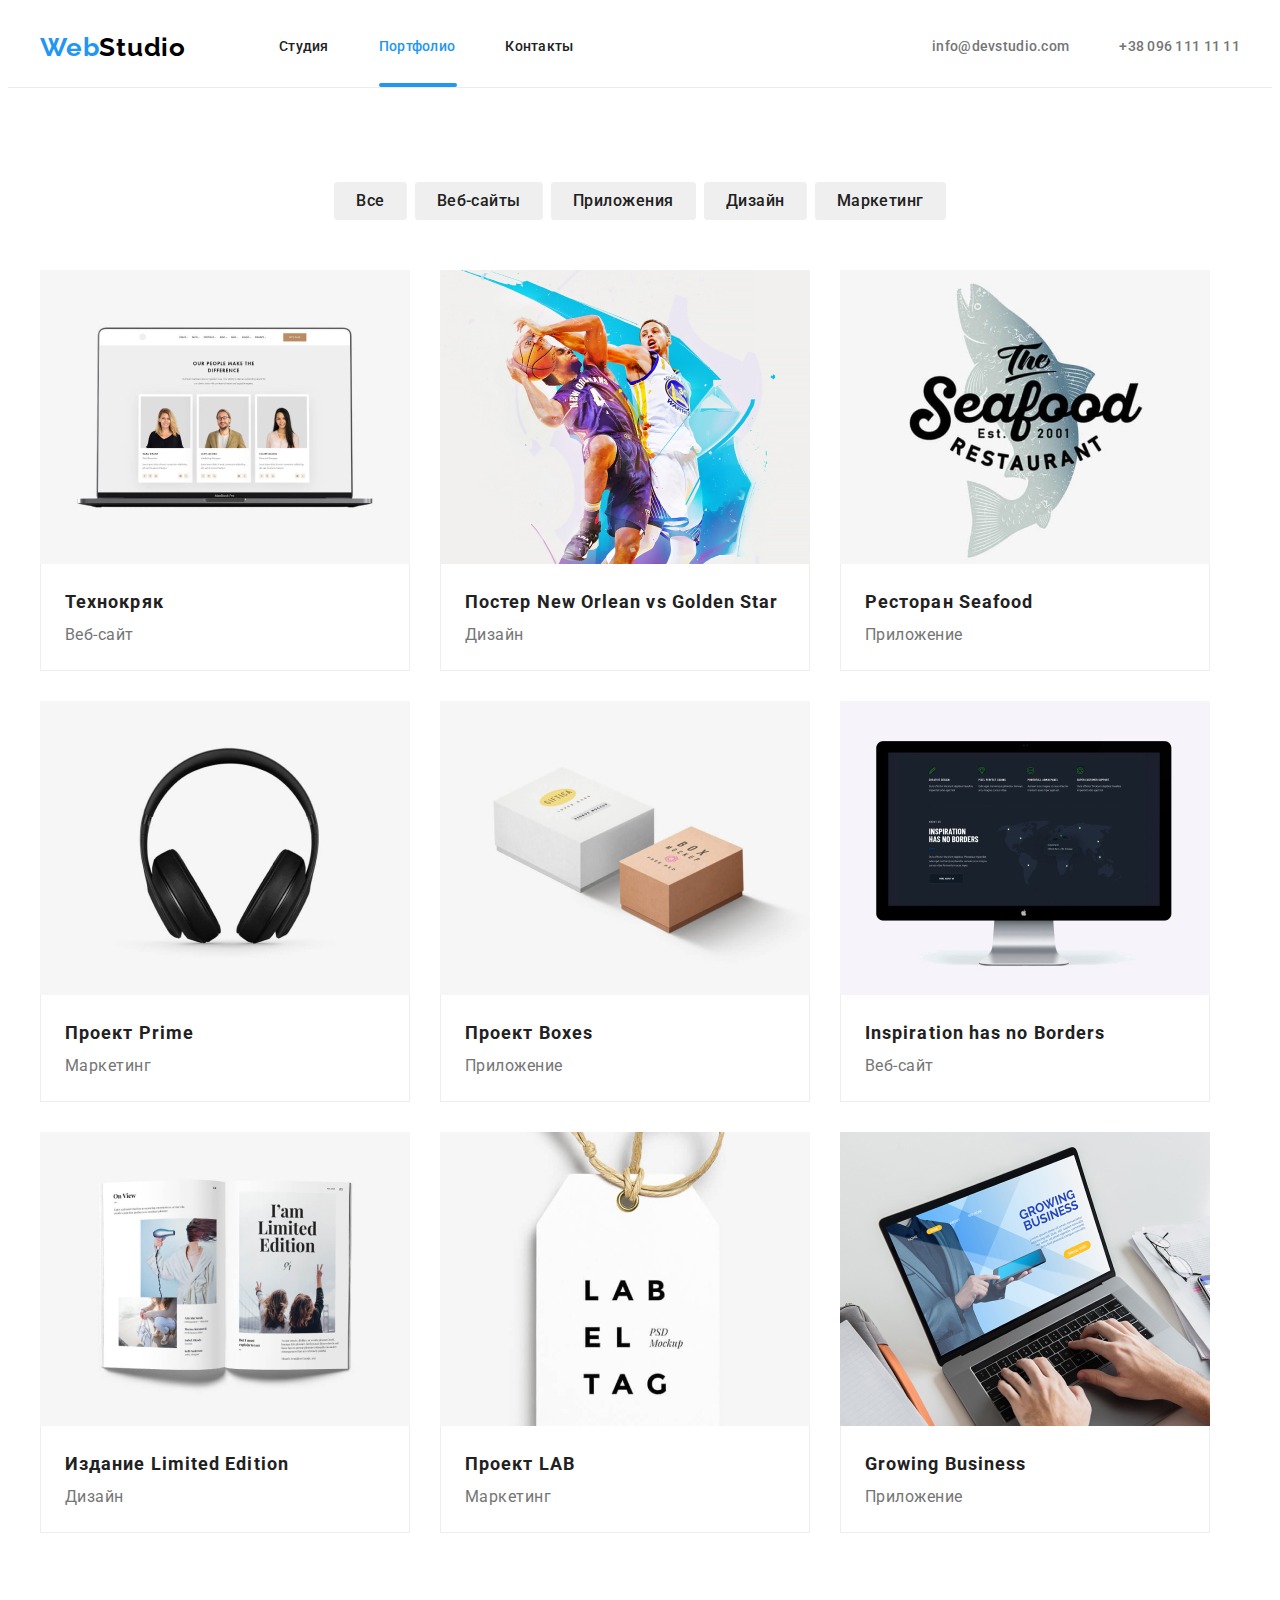
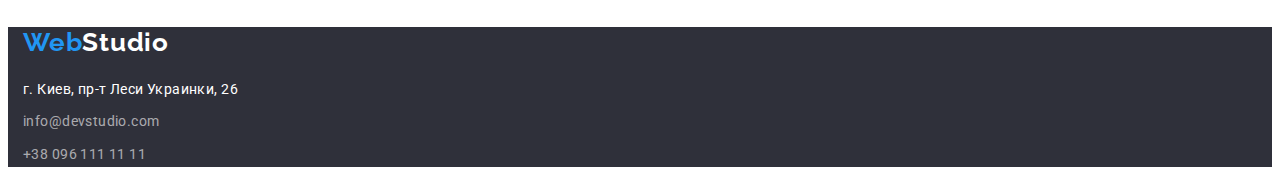
==== portfolio.html @ de0321c9 "polosa-port" ====
<!DOCTYPE html>
<html lang="ru">
<head>
    <meta charset="UTF-8"/>
    <title>Test</title>
    <link
            rel="stylesheet"
            href="https://cdnjs.cloudflare.com/ajax/libs/modern-normalize/1.0.0/modern-normalize.min.css"
            integrity="sha512-ISS7cAi1PEhQ8jnbJpJZMd29NlhNj4AWYyLOSp2CE/CsHxTCu+r+t0D2yoJudVrd0/8fTVPUVDzY5Tvli75u/g=="
            crossorigin="anonymous"
    />
    <!-- Raleway and  Roboto-->
    <link rel="preconnect" href="https://fonts.gstatic.com">
    <link href="https://fonts.googleapis.com/css2?family=Raleway:wght@700&family=Roboto:wght@400;500;700;900&display=swap"
          rel="stylesheet">
    <link href="./css/style.css" rel="stylesheet"/>
</head>
<body>
<!--==============================HEADER===========================================-->
<header>
    <div class="header-flex container">
        <!--    <nav>-->
        <nav class="logo-and-nav">
            <a href="index.html" class="logo link">Web<span class="studio">Studio</span></a>
            <ul class="nav-ul">
                <li class="nav-ul-li">
                    <a href="index.html" class="head link">Студия</a>
                </li>
                <li class="nav-ul-li">
                    <a href="portfolio.html" class="head link active">Портфолио</a>
                    <p class="polosa-port"></p>
                </li>
                <li class="nav-ul-li">
                    <a href="" class="head link">Контакты</a>
                </li>
            </ul>
        </nav>
        <!--    </nav>-->
        <ul class="ul-mail">
            <li class="nav-ul-li">
                <a href="mailto:info@devstudio.com" class="info link">info@devstudio.com</a>
            </li>
            <li class="nav-ul-li">
                <a href="tel:+38961111111" class="info link">+38 096 111 11 11</a>
            </li>
        </ul>
    </div>
</header>
<!--==============================HEADER END===========================================-->
<!--==============================MAIN=================================================-->
<main class="portfolio-main">
    <section class="work">
        <ul class="work-ul">
            <li class="work-select">
                <button class="work-select-button link">Все</button>
            </li>
            <li class="work-select">
                <button class="work-select-button link">Веб-сайты</button>
            </li>
            <li class="work-select">
                <button class="work-select-button link">Приложения</button>
            </li>
            <li class="work-select">
                <button class="work-select-button link">Дизайн</button>
            </li>
            <li class="work-select">
                <button class="work-select-button link">Маркетинг</button>
            </li>
        </ul>
        <ul class="ul-primeri-rabot">
            <li class="li-primeri-rabot">
                <img src="images/tehno.jpg" alt="техно кряк" width="370"/>
                <div class="li-primeri-rabot-text">
                    <h3 class="port-h3">Технокряк</h3>
                    <p class="port-p">Веб-сайт</p>
                </div>
            </li>
            <li class="li-primeri-rabot">
                <img src="images/img.jpg" alt="баскетбол" width="370"/>
                <div class="li-primeri-rabot-text">
                    <h3 class="port-h3">Постер New Orlean vs Golden Star</h3>
                    <p class="port-p">Дизайн</p>
                </div>
            </li>
            <li class="li-primeri-rabot">
                <img src="images/img-1.jpg" alt="лого ресторана" width="370"/>
                <div class="li-primeri-rabot-text">
                    <h3 class="port-h3">Ресторан Seafood</h3>
                    <p class="port-p">Приложение</p>
                </div>
            </li>
            <li class="li-primeri-rabot">
                <img src="images/img-2.jpg" alt="наушники" width="370"/>
                <div class="li-primeri-rabot-text">
                    <h3 class="port-h3">Проект Prime</h3>
                    <p class="port-p">Маркетинг</p>
                </div>
            </li>
            <li class="li-primeri-rabot">
                <img src="images/img-3.jpg" alt="коробочки" width="370"/>
                <div class="li-primeri-rabot-text">
                    <h3 class="port-h3">Проект Boxes</h3>
                    <p class="port-p">Приложение</p>
                </div>
            </li>
            <li class="li-primeri-rabot">
                <img src="images/img-4.jpg" alt="монитор" width="370"/>
                <div class="li-primeri-rabot-text">
                    <h3 class="port-h3">Inspiration has no Borders</h3>
                    <p class="port-p">Веб-сайт</p>
                </div>
            </li>
            <li class="li-primeri-rabot">
                <img src="images/img-5.jpg" alt="книга" width="370"/>
                <div class="li-primeri-rabot-text">
                    <h3 class="port-h3">Издание Limited Edition</h3>
                    <p class="port-p">Дизайн</p>
                </div>
            </li>
            <li class="li-primeri-rabot">
                <img src="images/img-6.jpg" alt="лейба" width="370"/>
                <div class="li-primeri-rabot-text">
                    <h3 class="port-h3">Проект LAB</h3>
                    <p class="port-p">Маркетинг</p>
                </div>
            </li>
            <li class="li-primeri-rabot">
                <img src="images/img-7.jpg" alt="ноутбук" width="370"/>
                <div class="li-primeri-rabot-text">
                    <h3 class="port-h3">Growing Business</h3>
                    <p class="port-p">Приложение</p>
                </div>
            </li>
        </ul>
    </section>
</main>
<!--==============================MAIN=END=============================================-->
<!--==============================FOOTER===============================================-->
<footer>
    <div class="div-footer container">
        <a href="index.html" class="logo link footer">Web<span class="studio-white">Studio</span></a>
        <address>г. Киев, пр-т Леси Украинки, 26</address>
        <ul>
            <li class="foot-a">
                <a class="mail link" href="mailto:info@devstudio.com">info@devstudio.com</a>
            </li>
            <li class="foot-a">
                <a class="tel link" href="tel:+38961111111">+38 096 111 11 11</a>
            </li>
        </ul>
    </div>
</footer>
<!--==============================FOOTER=END===========================================-->
</body>
</html>
---- css/style.css ----
:root {
    --sec-color: #212121;
    --hov-blue-color: #2196F3;
    --ther-white-color: #ffffff;
    --back-grey-color: #757575;
    --upper-text-transform: uppercase;
}

body {
    font-family: 'Roboto', sans-serif;
    color: var(--back-grey-color);
}

.first-background {
    background-color: var(--ther-white-color);
}

li {
    list-style-type: none;
}

h1,
h2,
h3,
p,
ul {
    margin: 0;
}

ul {
    padding-left: 0;
}

img {
    display: block;
}

.container {
    width: 1200px;
    margin-right: auto;
    margin-left: auto;
    padding: 0 15px;
}

.link {
    text-decoration: none;
}

.studio-white {
    color: var(--ther-white-color);
}

.border {
    border: 1px solid #ECECEC;
}

.border-main {
    width: 1600px;
    background-color: var(--ther-white-color);
}

/*Header*/
/*FLEX Header*/
header {
    background-color: var(--ther-white-color);
    border-bottom: 1px solid #ECECEC;
    padding: 24px 0;
    position: relative;
}

.header-flex {
    display: flex;
    align-items: center;
}

.logo-and-nav {
    display: flex;
    align-items: center;
}

.nav-ul {
    display: flex;
}

.nav-ul-li:not(:last-child) {
    margin-right: 50px;
}
.nav-ul-li{
    display: flex;
    align-items: center;
    fill:currentColor;
}
.nav-ul-li:hover{
    fill: var(--hov-blue-color);
}
.icon-m10{
    margin-right: 10px;
}

.ul-mail {
    display: flex;
    margin-left: auto;
}
.polosa{
    width: 48px;
    height: 4px;
    background: #2196F3;
    border-radius: 2px;
    position: absolute;
    bottom: 0;
}
.polosa-port{
    width: 78px;
    height: 4px;
    background: #2196F3;
    border-radius: 2px;
    position: absolute;
    bottom: 0;
}


/*END Flex Header*/
.logo {
    font-family: Raleway;
    font-weight: bold;
    font-size: 26px;
    line-height: 1.19;
    letter-spacing: 0.03em;
    color: #2196F3;
    margin-right: 93px;
}

.studio {
    font-weight: bold;
    font-size: 26px;
    line-height: 1.19;
    letter-spacing: 0.03em;
    color: black;
}

.head {
    font-weight: 500;
    font-size: 14px;
    line-height: 1.14;
    letter-spacing: 0.02em;
    color: var(--sec-color);
}

.head:hover,
.head:focus {
    color: #2196F3;
}

.info {
    font-weight: 500;
    font-size: 14px;
    line-height: 1.14;
    letter-spacing: 0.02em;
    color: var(--back-grey-color);
}

.info:hover,
.info:focus {
    color: #2196F3;
}

/*main*/
.osnovnaya {
    background-image: linear-gradient(rgba(47,48,58,0.4),rgba(47,48,58,0.4)), url(../images/hero-back.jpg);
    background-color: #2F303A;
    max-width: 1600px;
    text-align: center;
    padding: 200px 0;
    margin-left: auto;
    margin-right: auto;
}

.osnovnaya-h1 {
    width: 696px;
    margin: 0 auto 30px auto;
    font-size: 44px;
    font-weight: 900;
    line-height: 1.36;
    letter-spacing: 0.06em;
    text-align: center;
    color: var(--ther-white-color);
}

h2 {
    font-weight: bold;
    font-size: 36px;
    line-height: 1.66;
    letter-spacing: 0.03em;
    color: var(--sec-color);
}

h3 {
    font-weight: bold;
    font-size: 14px;
    line-height: 16px;
    letter-spacing: 0.03em;
    color: var(--sec-color);
}

.button-osnov {
    cursor: pointer;
    background: #2196F3;
    border-radius: 4px;
    font-weight: bold;
    color: var(--ther-white-color);
    font-family: inherit;
    font-size: 16px;
    line-height: 1.875;
    letter-spacing: 0.06em;
    border: 0;
    padding: 6px 22px;
}

.butt-zak {
    font-size: 16px;
    font-weight: bold;
    color: var(--ther-white-color);
    font-family: inherit;
}
/*===========================chem-mi=============================================*/

.sec-chem-mi {
    padding-top: 94px;
    padding-bottom: 94px;
}

.chem-mi-ul {
    display: flex;
}

.chem-mi-li:not(:last-child) {
    margin-right: 30px;
}

.chem-mi-li-svg{
    /*padding: 25px 100px ;*/
    width: 270px;
    height: 120px;
    background-color: #F5F4FA;
    border-radius: 5px;
    margin-bottom: 30px;
    display: flex;
    justify-content: center;
    align-items: center;
}
.chem-mi-h3 {
    text-transform: var(--upper-text-transform);
    margin-bottom: 10px;
}

h2 {
    text-align: center;
    margin-top: 0;
    margin-bottom: 50px;
}

.o-rabote-ul {
    display: flex;
    padding-bottom: 94px;
}

.o-rabote-li:not(:last-child) {
    margin-right: 30px;

}
.o-rabote-li-div{
    position: relative;
}
.o-rabote-li-div > .rab-stol{
    position: absolute;
    bottom: 0;
    right: 0;
    width: 370px;
    height: 70px;
    font-style: normal;
    font-weight: bold;
    font-size: 14px;
    line-height: 16px;
    text-align: center;
    padding: 27px 0;
    letter-spacing: 0.03em;
    text-transform: uppercase;
    color: var(--ther-white-color);
    background-image: linear-gradient(rgba(47, 48, 58, 0.8),rgba(47, 48, 58, 0.8));

}

.h3-text {
    font-size: 14px;
    line-height: 1.71;
    letter-spacing: 0.03em;
}

.nasha-komanda {
    background: #F5F4FA;
    padding-bottom: 94px;
    padding-top: 94px;
}

.nasha-komanda-ul {
    display: flex;
    flex-wrap: wrap;
    margin-top: -30px;
    margin-left: -30px;
}

.nasha-komanda-li {
    background: var(--ther-white-color);
    box-shadow: 0 1px 3px rgba(0, 0, 0, 0.12), 0 1px 1px rgba(0, 0, 0, 0.14), 0 2px 1px rgba(0, 0, 0, 0.2);
    border-radius: 0 0 4px 4px;
    margin-top: 30px;
    margin-left: 30px;
}

.nasha-komanda-li-div {
    text-align: center;
    padding: 30px 32px;
}

.nasha-komanda-h3 {
    margin-bottom: 10px;
}
.div-logo-link{
    display: flex;
    justify-content: space-evenly;
    align-items: center;
}
.logo-link{
    display: flex;
    fill: #AFB1B8;
}
.a-logo-link svg:hover,
.a-logo-link svg:focus{
    fill: #ffffff;
}

.a-logo-link{
    display: flex;
    border-radius: 50%;
    width: 40px;
    height: 40px;
    align-items: center;
    justify-content: center;
}
.a-logo-link:hover,
.a-logo-link:focus{
    background-color: #2196F3;
}
 .a-logo-link:hover svg,
 .a-logo-link:focus svg {
    fill: #ffffff;
}


.proffesia {
    font-size: 16px;
    line-height: 1.18;
    /*text-align: center;*/
    letter-spacing: 0.03em;
    color: var(--back-grey-color);
    margin-bottom: 16px;
}
/*=================================Klienti==============================================*/
.klienti{
    padding: 94px 0;
}

.ul-klienti {
    display: flex;
    justify-content: space-between;
}
.li-klienti{
    /*width: 170px;*/
    /*height: 92px;*/
    /*border: 1px solid #AFB1B8;*/
    /*border-radius: 4px;*/
    /*padding: 16px 32px;*/
    /*display: flex;*/
    /*align-items: center;*/
    /*justify-content: center;*/
}
.a-klienti:hover svg,
.a-klienti:focus svg {
    fill: var(--hov-blue-color);
}
.a-klienti:hover,
.a-klienti:focus {
    border-color: var(--hov-blue-color);
}
.a-klienti {
    fill:#AFB1B8;
    width: 170px;
    height: 92px;
    border: 1px solid #AFB1B8;
    border-radius: 4px;
    /*padding: 16px 32px;*/
    display: flex;
    align-items: center;
    justify-content: center;
}

/*=================================Porfolio.html==============================================*/

.portfolio-main {
    padding: 94px 15px;
    width: 1200px;
    margin: 0 auto;
    background-color: var(--ther-white-color);
}

.active {
    color: var(--hov-blue-color);
}

/*section -work*/

.work-select {
    background: #F5F4FA;
    border-radius: 4px;
}

.work-select-button {
    border-radius: 4px;
    padding: 6px 22px;
    border: none;
    font-family: inherit;
    font-style: normal;
    font-weight: 500;
    font-size: 16px;
    line-height: 1.62;
    text-align: center;
    letter-spacing: 0.03em;
    color: #212121;
}

.work-select-button:hover,
.work-select-button:focus {
    background: #2196F3;
    box-shadow: 0 3px 1px rgba(0, 0, 0, 0.1), 0 1px 2px rgba(0, 0, 0, 0.08), 0 2px 2px rgba(0, 0, 0, 0.12);
    color: var(--ther-white-color);
    text-decoration: none;
}

.work-ul {
    display: flex;
    justify-content: center;
    /*width: 611px;*/
    margin: 0 auto 50px;
    /*text-align: center;*/
}

.work-select:not(:last-child) {
    margin-right: 8px;
}

.ul-primeri-rabot {
    display: flex;
    flex-wrap: wrap;
    margin-left: -30px;
    margin-top: -30px;
}

.li-primeri-rabot {
    margin-left: 30px;
    margin-top: 30px;


}

.li-primeri-rabot-text {
    padding: 20px 24px;
    border: 1px solid #EEEEEE;
    border-top: none;
}

.port-h3 {
    font-weight: bold;
    font-size: 18px;
    line-height: 2;
    letter-spacing: 0.06em;
}

.port-p {
    font-size: 16px;
    line-height: 1.87;
    letter-spacing: 0.03em;
}

/*=============================FOOTER==========================================================*/
footer{
    background-color: #2F303A;
}
.foot {
    padding: 60px 15px;
    display: flex;
    width: 1200px;
    margin-left: auto;
    margin-right: auto;
}

.div-footer {
    margin-right: 70px;
}

.footer {
    display: inline-block;
    margin-bottom: 20px;
}

address {
    font-style: normal;
    font-size: 14px;
    line-height: 1.71;
    letter-spacing: 0.03em;
    color: var(--ther-white-color);
    margin-bottom: 9px;
}

.mail, .tel {
    font-size: 14px;
    line-height: 1.71;
    letter-spacing: 0.03em;
    color: rgba(255, 255, 255, 0.6);
}

.foot-a {
    margin-bottom: 9px;
}
.logo-foot {
    font-family: Raleway;
    font-weight: bold;
    font-size: 26px;
    line-height: 1.19;
    letter-spacing: 0.03em;
    color: #2196F3;
}
.text-pris{
    color: var(--ther-white-color);
    font-size: 14px;
    font-weight: bold;
    line-height: 16px;
    letter-spacing: 0.03em;
    text-transform: uppercase;
    margin-bottom: 20px;
}
/*.foot-connect{*/
/*    margin-top: 12px;*/
/*}*/
.foot-all-div{
    display: flex;
    align-items: baseline;
}
.a-logo-foot{
    display: flex;
    border-radius: 50%;
    width: 40px;
    height: 40px;
    align-items: center;
    justify-content: center;
    background: rgba(255, 255, 255, 0.1);
}
.a-logo-foot:hover,
.a-logo-foot:focus{
    background-color: var(--hov-blue-color);
}
.a-logo-foot:hover svg {
    fill: var(--ther-white-color);
}
.a-logo-foot-svg{
    display: flex;
    fill: var(--ther-white-color);
}
.foot-li:not(:last-child){
    margin-right: 10px;
}
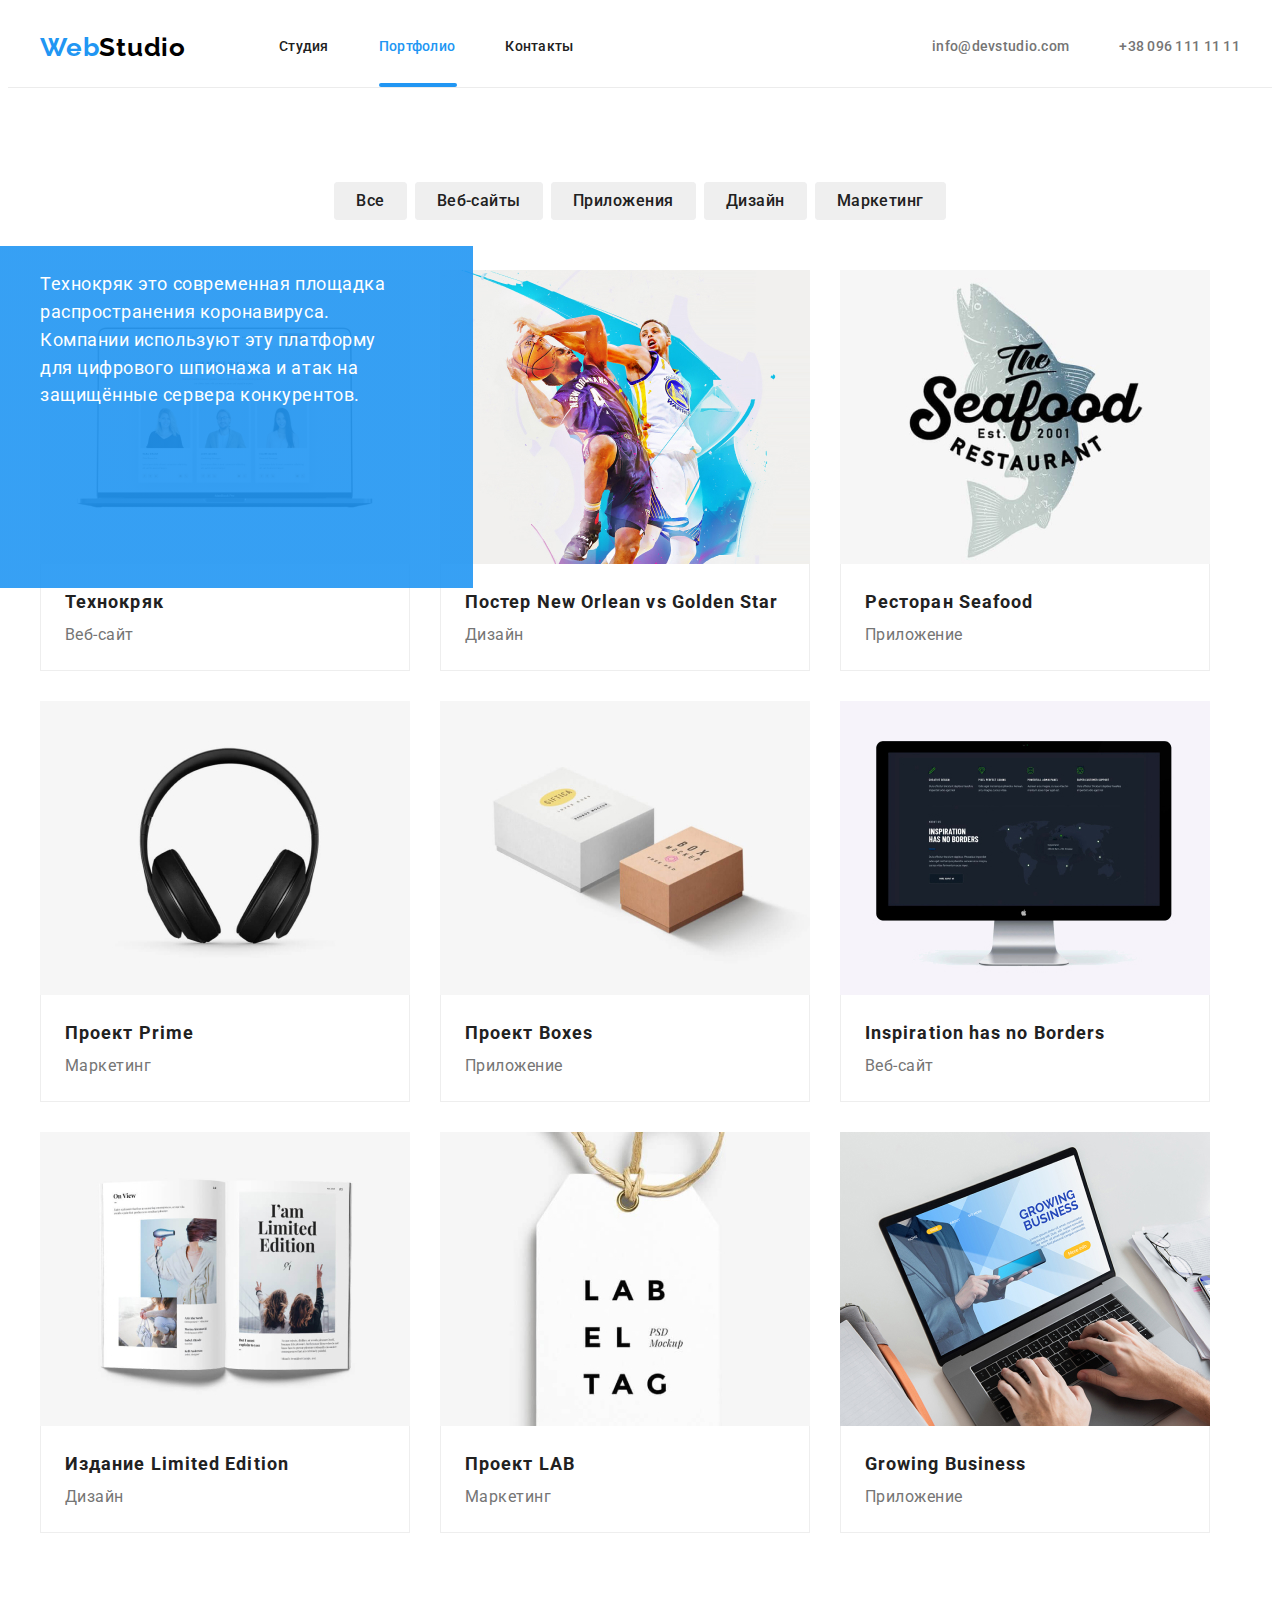
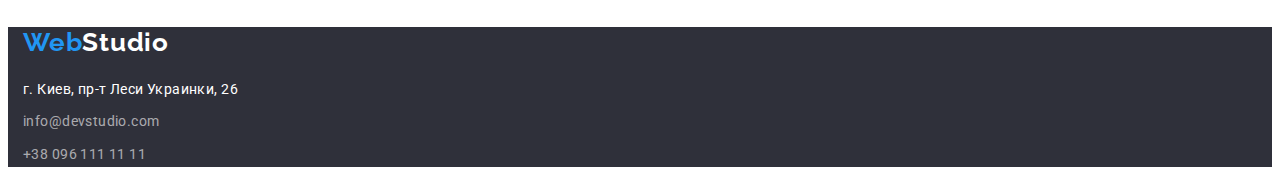
==== commit b5751d3a: "port2" ====
--- a/portfolio.html
+++ b/portfolio.html
@@ -69,7 +69,10 @@
         </ul>
         <ul class="ul-primeri-rabot">
             <li class="li-primeri-rabot">
+                <div class="li-primeri-rabot-div" >
                 <img src="images/tehno.jpg" alt="техно кряк" width="370"/>
+                <p class="li-primeri-rabot-fontext">Технокряк это современная площадка распространения коронавируса. Компании используют эту платформу для цифрового шпионажа и атак на защищённые сервера конкурентов.</p>
+                </div>
                 <div class="li-primeri-rabot-text">
                     <h3 class="port-h3">Технокряк</h3>
                     <p class="port-p">Веб-сайт</p>
--- a/css/style.css
+++ b/css/style.css
@@ -468,10 +468,24 @@
 .li-primeri-rabot {
     margin-left: 30px;
     margin-top: 30px;
-
-
-}
-
+}
+.li-primeri-rabot-div{
+    position: relative;
+}
+.li-primeri-rabot-fontext{
+    position: absolute;
+    width: 370px;
+    height: 294px;
+    top:50%;
+    left: 50%;
+    transform: translate(-50%, -50%);
+    font-size: 18px;
+    line-height: 1.55;
+    letter-spacing: 0.03em;
+    color: var(--ther-white-color);
+    background-image:linear-gradient(rgba(33, 150, 243, 0.9),rgba(33, 150, 243, 0.9));
+    padding: 24px 63px;
+}
 .li-primeri-rabot-text {
     padding: 20px 24px;
     border: 1px solid #EEEEEE;
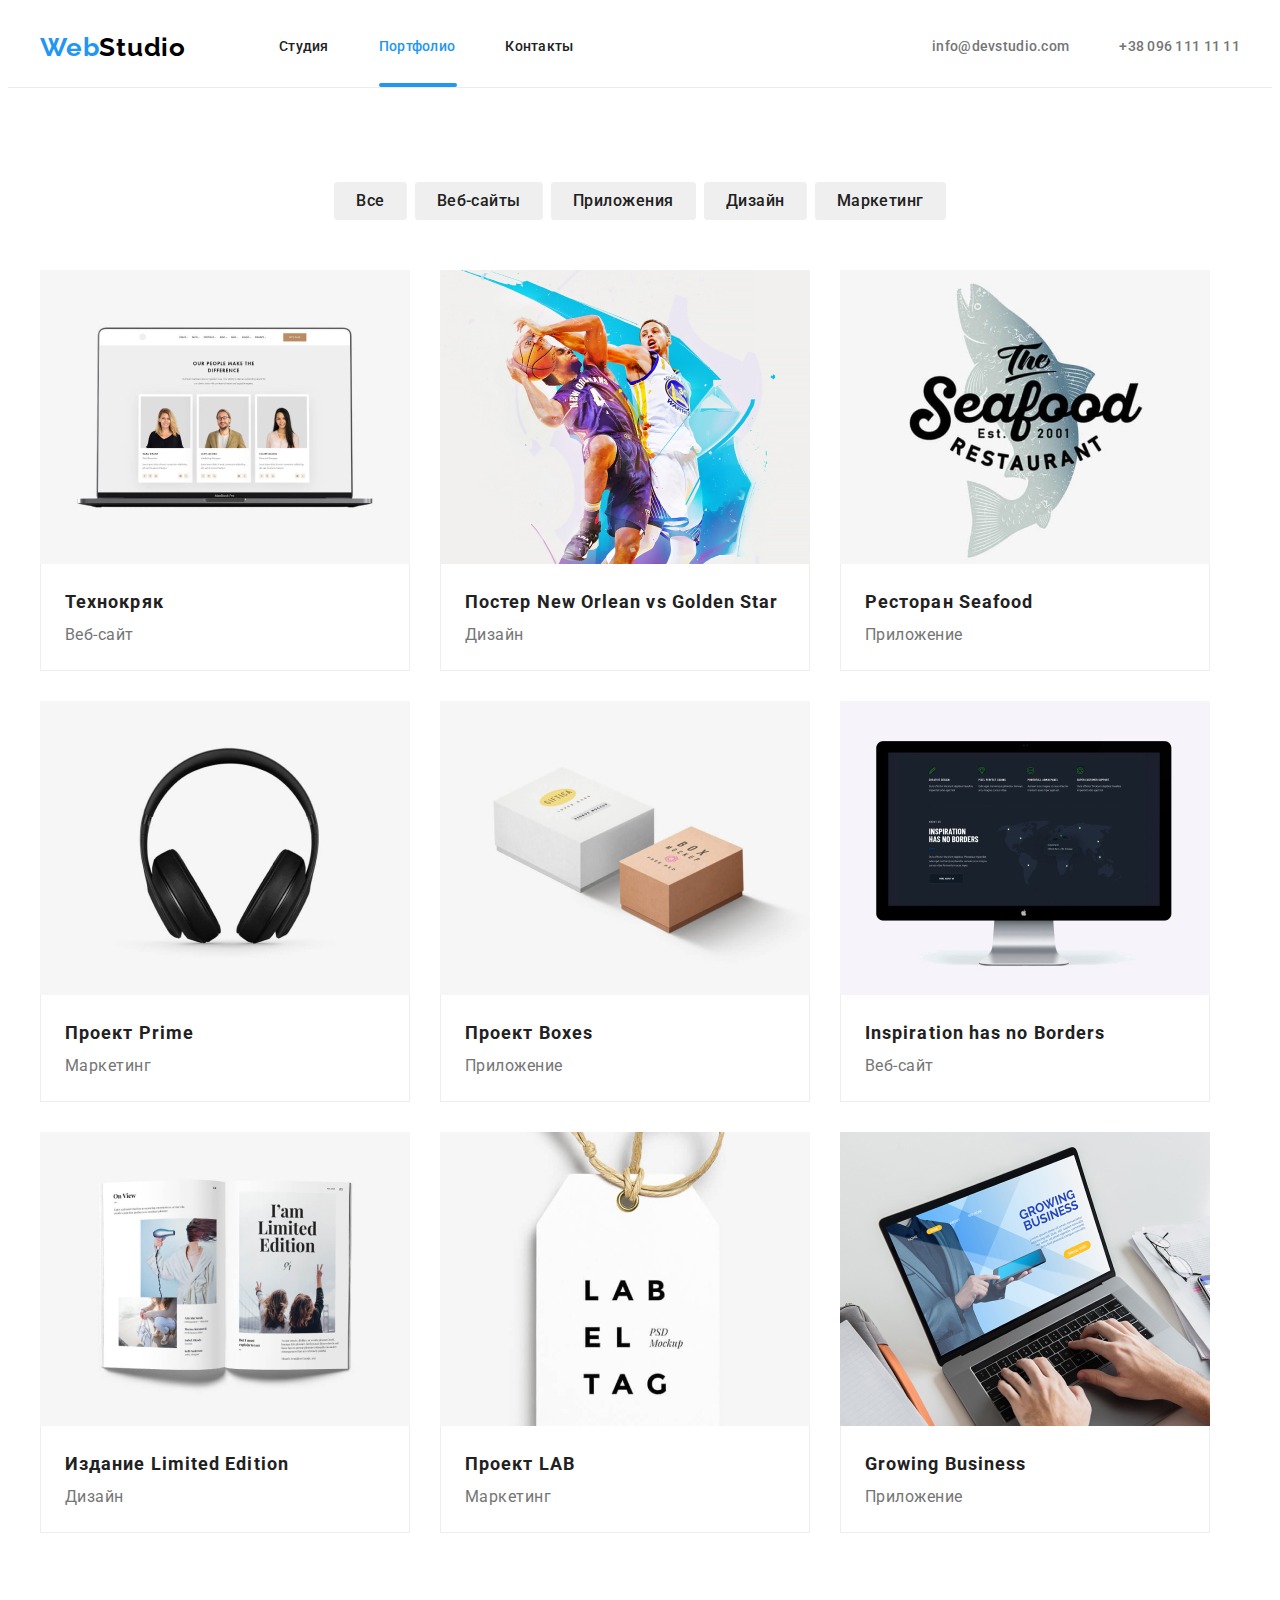
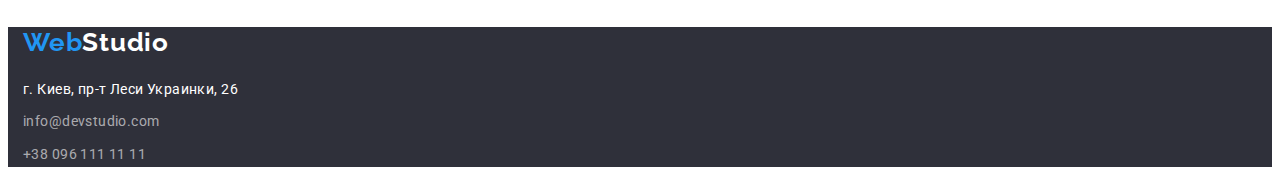
==== commit e29749dc: "portfolio-hover" ====
--- a/portfolio.html
+++ b/portfolio.html
@@ -27,7 +27,7 @@
                     <a href="index.html" class="head link">Студия</a>
                 </li>
                 <li class="nav-ul-li">
-                    <a href="portfolio.html" class="head link active">Портфолио</a>
+                    <a href="portfolio.html" class="head link active-port">Портфолио</a>
                     <p class="polosa-port"></p>
                 </li>
                 <li class="nav-ul-li">
@@ -79,56 +79,80 @@
                 </div>
             </li>
             <li class="li-primeri-rabot">
+                <div class="li-primeri-rabot-div" >
                 <img src="images/img.jpg" alt="баскетбол" width="370"/>
+                <p class="li-primeri-rabot-fontext">Технокряк это современная площадка распространения коронавируса. Компании используют эту платформу для цифрового шпионажа и атак на защищённые сервера конкурентов.</p>
+                </div>
                 <div class="li-primeri-rabot-text">
                     <h3 class="port-h3">Постер New Orlean vs Golden Star</h3>
                     <p class="port-p">Дизайн</p>
                 </div>
             </li>
             <li class="li-primeri-rabot">
+                <div class="li-primeri-rabot-div" >
                 <img src="images/img-1.jpg" alt="лого ресторана" width="370"/>
+                <p class="li-primeri-rabot-fontext">Технокряк это современная площадка распространения коронавируса. Компании используют эту платформу для цифрового шпионажа и атак на защищённые сервера конкурентов.</p>
+                </div>
                 <div class="li-primeri-rabot-text">
                     <h3 class="port-h3">Ресторан Seafood</h3>
                     <p class="port-p">Приложение</p>
                 </div>
             </li>
             <li class="li-primeri-rabot">
+                <div class="li-primeri-rabot-div" >
                 <img src="images/img-2.jpg" alt="наушники" width="370"/>
+                <p class="li-primeri-rabot-fontext">Технокряк это современная площадка распространения коронавируса. Компании используют эту платформу для цифрового шпионажа и атак на защищённые сервера конкурентов.</p>
+                </div>
                 <div class="li-primeri-rabot-text">
                     <h3 class="port-h3">Проект Prime</h3>
                     <p class="port-p">Маркетинг</p>
                 </div>
             </li>
             <li class="li-primeri-rabot">
+                <div class="li-primeri-rabot-div" >
                 <img src="images/img-3.jpg" alt="коробочки" width="370"/>
+                <p class="li-primeri-rabot-fontext">Технокряк это современная площадка распространения коронавируса. Компании используют эту платформу для цифрового шпионажа и атак на защищённые сервера конкурентов.</p>
+                </div>
                 <div class="li-primeri-rabot-text">
                     <h3 class="port-h3">Проект Boxes</h3>
                     <p class="port-p">Приложение</p>
                 </div>
             </li>
             <li class="li-primeri-rabot">
+                <div class="li-primeri-rabot-div" >
                 <img src="images/img-4.jpg" alt="монитор" width="370"/>
+                <p class="li-primeri-rabot-fontext">Технокряк это современная площадка распространения коронавируса. Компании используют эту платформу для цифрового шпионажа и атак на защищённые сервера конкурентов.</p>
+                </div>
                 <div class="li-primeri-rabot-text">
                     <h3 class="port-h3">Inspiration has no Borders</h3>
                     <p class="port-p">Веб-сайт</p>
                 </div>
             </li>
             <li class="li-primeri-rabot">
+                <div class="li-primeri-rabot-div" >
                 <img src="images/img-5.jpg" alt="книга" width="370"/>
+                <p class="li-primeri-rabot-fontext">Технокряк это современная площадка распространения коронавируса. Компании используют эту платформу для цифрового шпионажа и атак на защищённые сервера конкурентов.</p>
+                </div>
                 <div class="li-primeri-rabot-text">
                     <h3 class="port-h3">Издание Limited Edition</h3>
                     <p class="port-p">Дизайн</p>
                 </div>
             </li>
             <li class="li-primeri-rabot">
+                <div class="li-primeri-rabot-div" >
                 <img src="images/img-6.jpg" alt="лейба" width="370"/>
+                <p class="li-primeri-rabot-fontext">Технокряк это современная площадка распространения коронавируса. Компании используют эту платформу для цифрового шпионажа и атак на защищённые сервера конкурентов.</p>
+                </div>
                 <div class="li-primeri-rabot-text">
                     <h3 class="port-h3">Проект LAB</h3>
                     <p class="port-p">Маркетинг</p>
                 </div>
             </li>
             <li class="li-primeri-rabot">
+                <div class="li-primeri-rabot-div" >
                 <img src="images/img-7.jpg" alt="ноутбук" width="370"/>
+                <p class="li-primeri-rabot-fontext">Технокряк это современная площадка распространения коронавируса. Компании используют эту платформу для цифрового шпионажа и атак на защищённые сервера конкурентов.</p>
+                </div>
                 <div class="li-primeri-rabot-text">
                     <h3 class="port-h3">Growing Business</h3>
                     <p class="port-p">Приложение</p>
--- a/css/style.css
+++ b/css/style.css
@@ -101,20 +101,24 @@
     display: flex;
     margin-left: auto;
 }
-.polosa{
+.active::after{
+    content: "";
+    display: block;
+    position: absolute;
     width: 48px;
     height: 4px;
     background: #2196F3;
     border-radius: 2px;
+    bottom: 0;
+}
+.active-port::after{
+    content: "";
+    display: block;
     position: absolute;
-    bottom: 0;
-}
-.polosa-port{
     width: 78px;
     height: 4px;
     background: #2196F3;
     border-radius: 2px;
-    position: absolute;
     bottom: 0;
 }
 
@@ -414,6 +418,9 @@
 }
 
 .active {
+    color: var(--hov-blue-color);
+}
+.active-port {
     color: var(--hov-blue-color);
 }
 
@@ -468,12 +475,14 @@
 .li-primeri-rabot {
     margin-left: 30px;
     margin-top: 30px;
+    cursor: pointer;
 }
 .li-primeri-rabot-div{
     position: relative;
 }
-.li-primeri-rabot-fontext{
+.li-primeri-rabot-fontext {
     position: absolute;
+    opacity: 0;
     width: 370px;
     height: 294px;
     top:50%;
@@ -484,7 +493,23 @@
     letter-spacing: 0.03em;
     color: var(--ther-white-color);
     background-image:linear-gradient(rgba(33, 150, 243, 0.9),rgba(33, 150, 243, 0.9));
-    padding: 24px 63px;
+    padding: 63px 24px;
+}
+.li-primeri-rabot-fontext:hover,
+.li-primeri-rabot-fontext:focus{
+    position: absolute;
+    opacity: 1;
+    width: 370px;
+    height: 294px;
+    top:50%;
+    left: 50%;
+    transform: translate(-50%, -50%);
+    font-size: 18px;
+    line-height: 1.55;
+    letter-spacing: 0.03em;
+    color: var(--ther-white-color);
+    background-image:linear-gradient(rgba(33, 150, 243, 0.9),rgba(33, 150, 243, 0.9));
+    padding: 63px 24px;
 }
 .li-primeri-rabot-text {
     padding: 20px 24px;
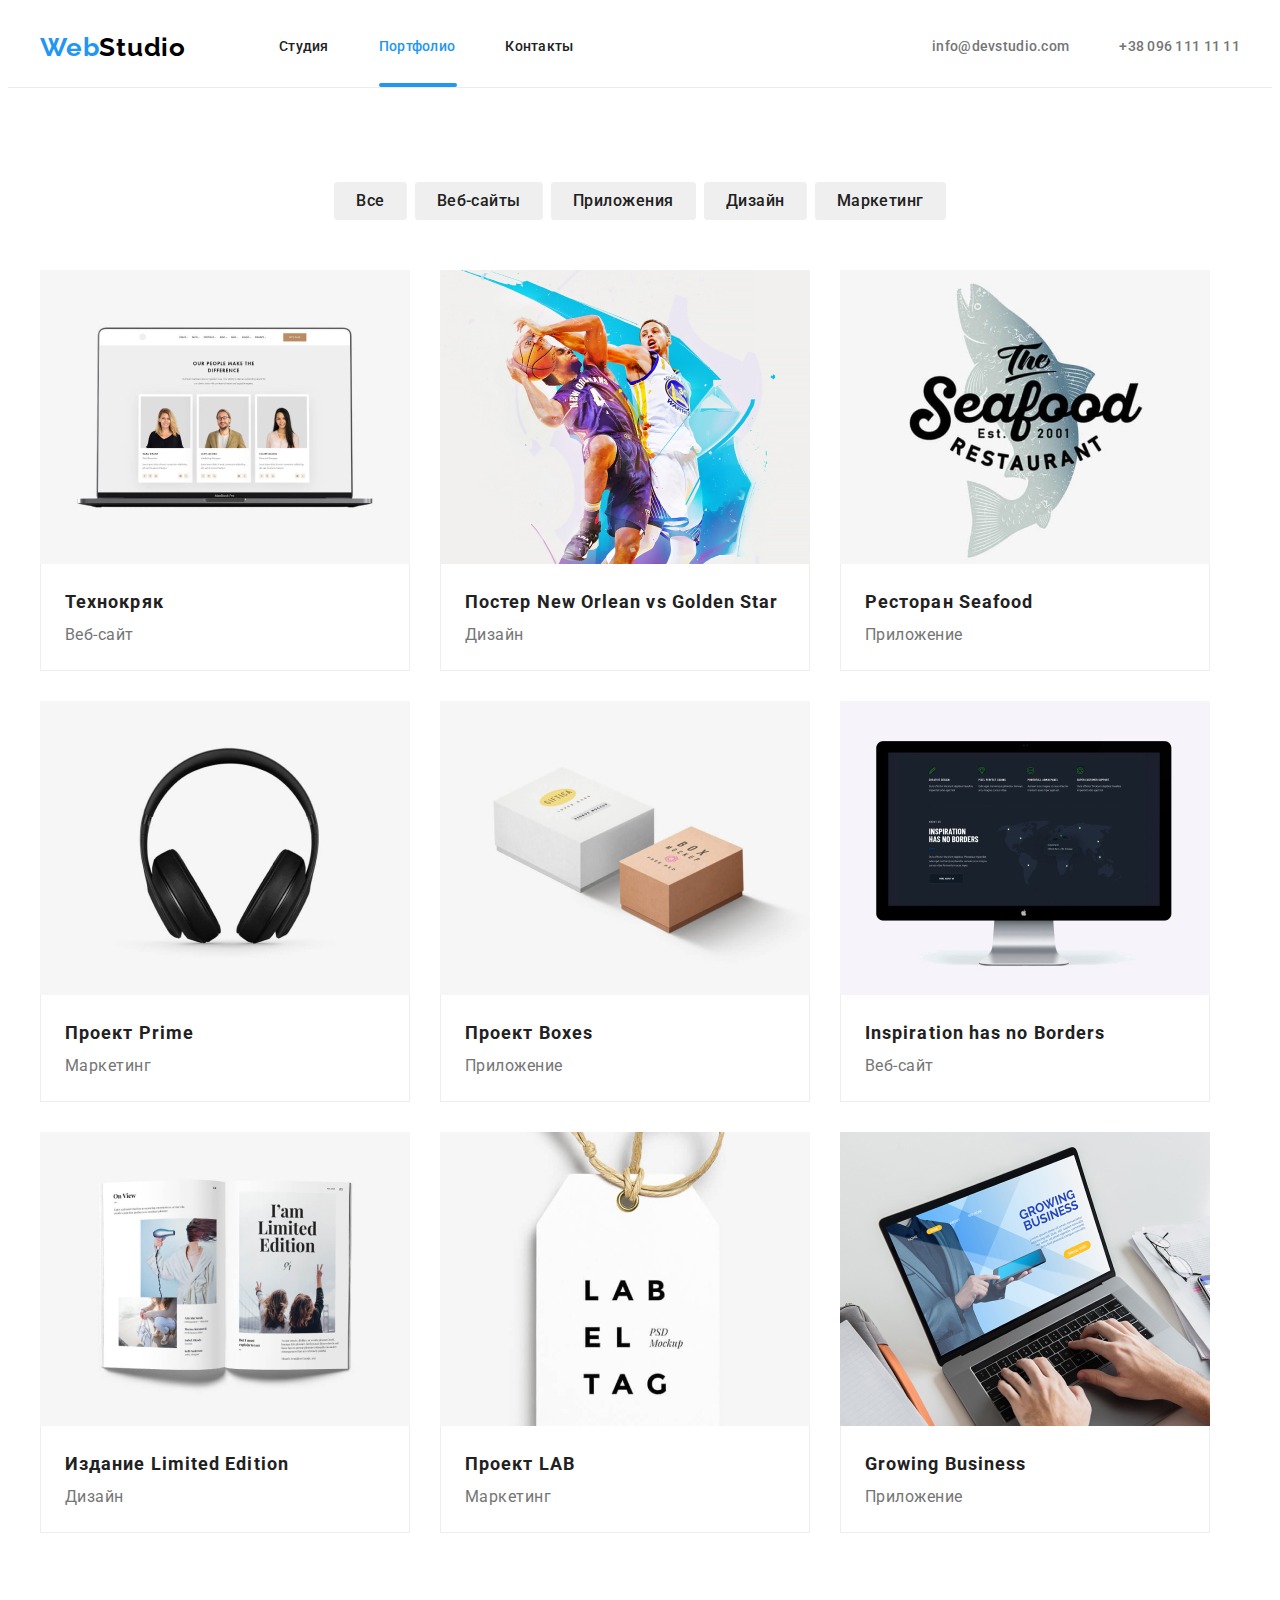
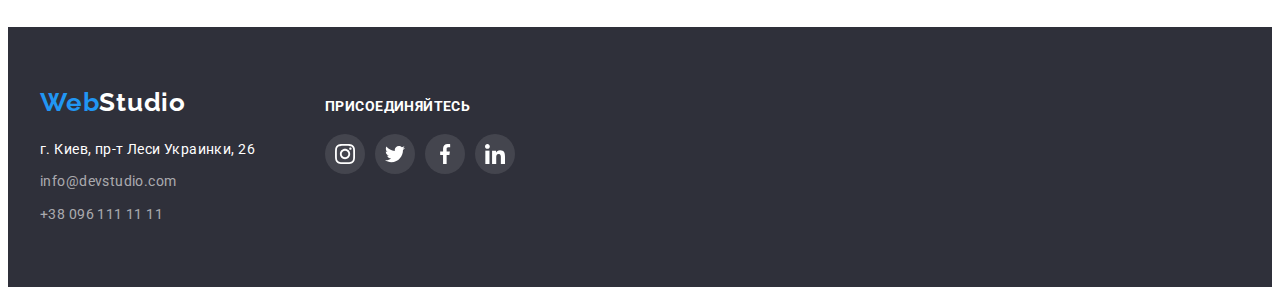
==== commit 67f34e27: "portfolio footer" ====
--- a/portfolio.html
+++ b/portfolio.html
@@ -164,19 +164,58 @@
 <!--==============================MAIN=END=============================================-->
 <!--==============================FOOTER===============================================-->
 <footer>
-    <div class="div-footer container">
-        <a href="index.html" class="logo link footer">Web<span class="studio-white">Studio</span></a>
-        <address>г. Киев, пр-т Леси Украинки, 26</address>
-        <ul>
-            <li class="foot-a">
-                <a class="mail link" href="mailto:info@devstudio.com">info@devstudio.com</a>
-            </li>
-            <li class="foot-a">
-                <a class="tel link" href="tel:+38961111111">+38 096 111 11 11</a>
-            </li>
-        </ul>
-    </div>
+    <section class="foot">
+        <div class="foot-all-div">
+            <div class="div-footer ">
+                <a href="index.html" class="logo-foot link footer">Web<span class="studio-white">Studio</span></a>
+                <address>г. Киев, пр-т Леси Украинки, 26</address>
+                <ul>
+                    <li class="foot-a">
+                        <a class="mail link" href="mailto:info@devstudio.com">info@devstudio.com</a>
+                    </li>
+                    <li>
+                        <a class="tel link" href="tel:+38961111111">+38 096 111 11 11</a>
+                    </li>
+                </ul>
+            </div>
+            <div class="foot-connect">
+                <p class="text-pris">
+                    присоединяйтесь
+                </p>
+                <ul class="div-logo-link">
+                    <li class="foot-li">
+                        <a class="a-logo-foot" href="">
+                            <svg class="a-logo-foot-svg" width="20" height="20">
+                                <use href="./images/sprite.svg#icon-instagram"></use>
+                            </svg>
+                        </a>
+                    </li>
+                    <li class="foot-li">
+                        <a class="a-logo-foot" href="">
+                            <svg class="a-logo-foot-svg" width="20" height="20">
+                                <use href="./images/sprite.svg#icon-twitter"></use>
+                            </svg>
+                        </a>
+                    </li>
+                    <li class="foot-li">
+                        <a class="a-logo-foot" href="">
+                            <svg class="a-logo-foot-svg" width="20" height="20">
+                                <use href="./images/sprite.svg#icon-facebook"></use>
+                            </svg>
+                        </a>
+                    </li>
+                    <li class="foot-li">
+                        <a class="a-logo-foot" href="">
+                            <svg class="a-logo-foot-svg" width="20" height="20">
+                                <use href="./images/sprite.svg#icon-linkedin"></use>
+                            </svg>
+                        </a>
+                    </li>
+                </ul>
+            </div>
+        </div>
+    </section>
 </footer>
-<!--==============================FOOTER=END===========================================-->
+<!--===================================FOOTER=END==========================================-->
 </body>
 </html>
--- a/css/style.css
+++ b/css/style.css
@@ -92,6 +92,8 @@
 }
 .nav-ul-li:hover{
     fill: var(--hov-blue-color);
+    transition-property: fill;
+    transition-duration: 250ms;
 }
 .icon-m10{
     margin-right: 10px;
@@ -153,6 +155,8 @@
 .head:hover,
 .head:focus {
     color: #2196F3;
+    transition-property: color;
+    transition-duration: 250ms;
 }
 
 .info {
@@ -166,6 +170,8 @@
 .info:hover,
 .info:focus {
     color: #2196F3;
+    transition-property: color;
+    transition-duration: 250ms;
 }
 
 /*main*/
@@ -341,6 +347,8 @@
 .a-logo-link svg:hover,
 .a-logo-link svg:focus{
     fill: #ffffff;
+    transition-property: fill;
+    transition-duration: 250ms;
 }
 
 .a-logo-link{
@@ -354,10 +362,14 @@
 .a-logo-link:hover,
 .a-logo-link:focus{
     background-color: #2196F3;
+    transition-property: background-color;
+    transition-duration: 250ms;
 }
  .a-logo-link:hover svg,
  .a-logo-link:focus svg {
     fill: #ffffff;
+    transition-property: fill;
+    transition-duration: 250ms;
 }
 
 
@@ -391,10 +403,14 @@
 .a-klienti:hover svg,
 .a-klienti:focus svg {
     fill: var(--hov-blue-color);
+    transition-property: fill;
+    transition-duration: 250ms;
 }
 .a-klienti:hover,
 .a-klienti:focus {
     border-color: var(--hov-blue-color);
+    transition-property: border-color;
+    transition-duration: 250ms;
 }
 .a-klienti {
     fill:#AFB1B8;
@@ -451,6 +467,8 @@
     box-shadow: 0 3px 1px rgba(0, 0, 0, 0.1), 0 1px 2px rgba(0, 0, 0, 0.08), 0 2px 2px rgba(0, 0, 0, 0.12);
     color: var(--ther-white-color);
     text-decoration: none;
+    transition-property: background,box-shadow,color;
+    transition-duration: 250ms;
 }
 
 .work-ul {
@@ -510,6 +528,7 @@
     color: var(--ther-white-color);
     background-image:linear-gradient(rgba(33, 150, 243, 0.9),rgba(33, 150, 243, 0.9));
     padding: 63px 24px;
+    pointer-events: all;
 }
 .li-primeri-rabot-text {
     padding: 20px 24px;
@@ -606,9 +625,13 @@
 .a-logo-foot:hover,
 .a-logo-foot:focus{
     background-color: var(--hov-blue-color);
+    transition-property: background-color;
+    transition-duration: 250ms;
 }
 .a-logo-foot:hover svg {
     fill: var(--ther-white-color);
+    transition-property: fill;
+    transition-duration: 250ms;
 }
 .a-logo-foot-svg{
     display: flex;
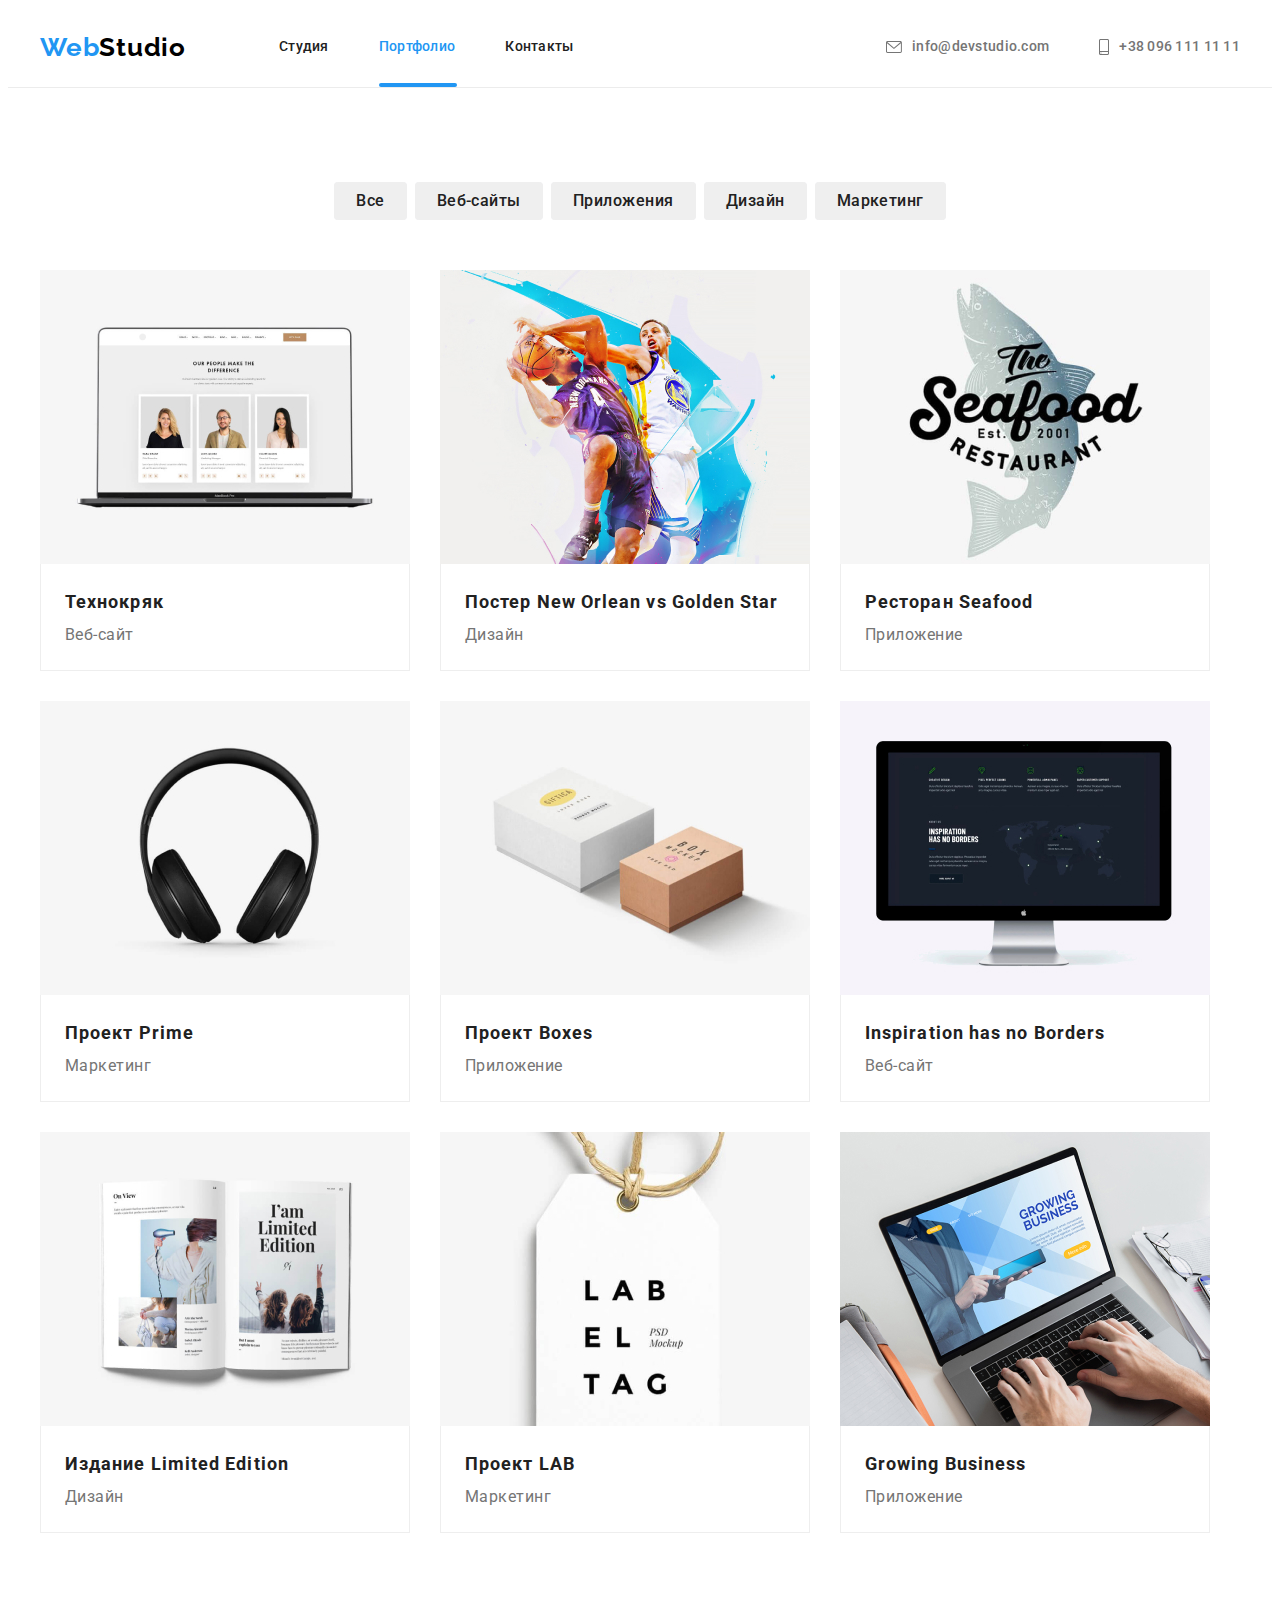
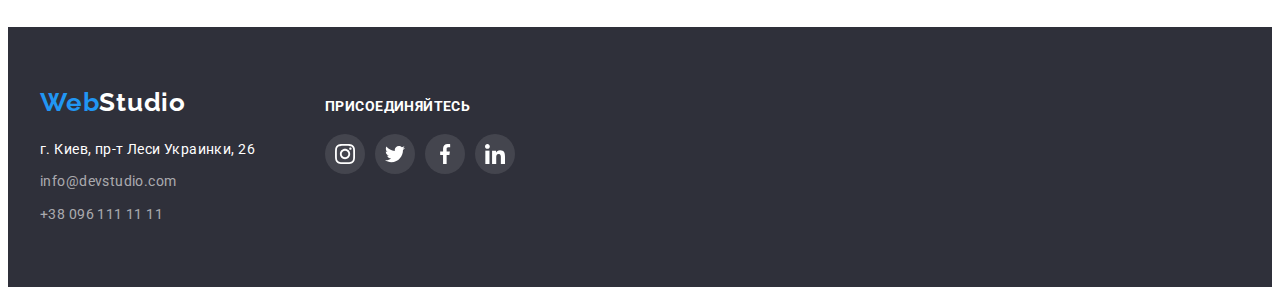
==== commit cbcb2ef4: "heder port + anim port" ====
--- a/portfolio.html
+++ b/portfolio.html
@@ -36,12 +36,22 @@
             </ul>
         </nav>
         <!--    </nav>-->
+        <!--    </nav>-->
         <ul class="ul-mail">
             <li class="nav-ul-li">
-                <a href="mailto:info@devstudio.com" class="info link">info@devstudio.com</a>
+                <svg class="icon-m10" width="16" height="12">
+                    <use href="./images/sprite.svg#icon-envelope"></use>
+                </svg>
+                <a href="mailto:info@devstudio.com" class="info link a-mail">
+                    info@devstudio.com
+                </a>
             </li>
             <li class="nav-ul-li">
-                <a href="tel:+38961111111" class="info link">+38 096 111 11 11</a>
+                <svg class="icon-m10" width="10" height="16">
+                    <use href="./images/sprite.svg#icon-smartphone"></use>
+                </svg>
+                <a href="tel:+38961111111" class="info link a-mob">
+                    +38 096 111 11 11</a>
             </li>
         </ul>
     </div>
--- a/css/style.css
+++ b/css/style.css
@@ -94,6 +94,7 @@
     fill: var(--hov-blue-color);
     transition-property: fill;
     transition-duration: 250ms;
+    transition-timing-function:cubic-bezier(0.4, 0, 0.2, 1);
 }
 .icon-m10{
     margin-right: 10px;
@@ -157,6 +158,7 @@
     color: #2196F3;
     transition-property: color;
     transition-duration: 250ms;
+    transition-timing-function:cubic-bezier(0.4, 0, 0.2, 1);
 }
 
 .info {
@@ -172,6 +174,7 @@
     color: #2196F3;
     transition-property: color;
     transition-duration: 250ms;
+    transition-timing-function:cubic-bezier(0.4, 0, 0.2, 1);
 }
 
 /*main*/
@@ -349,6 +352,7 @@
     fill: #ffffff;
     transition-property: fill;
     transition-duration: 250ms;
+    transition-timing-function:cubic-bezier(0.4, 0, 0.2, 1);
 }
 
 .a-logo-link{
@@ -364,12 +368,14 @@
     background-color: #2196F3;
     transition-property: background-color;
     transition-duration: 250ms;
+    transition-timing-function:cubic-bezier(0.4, 0, 0.2, 1);
 }
  .a-logo-link:hover svg,
  .a-logo-link:focus svg {
     fill: #ffffff;
     transition-property: fill;
     transition-duration: 250ms;
+    transition-timing-function:cubic-bezier(0.4, 0, 0.2, 1);
 }
 
 
@@ -405,12 +411,14 @@
     fill: var(--hov-blue-color);
     transition-property: fill;
     transition-duration: 250ms;
+    transition-timing-function:cubic-bezier(0.4, 0, 0.2, 1);
 }
 .a-klienti:hover,
 .a-klienti:focus {
     border-color: var(--hov-blue-color);
     transition-property: border-color;
     transition-duration: 250ms;
+    transition-timing-function:cubic-bezier(0.4, 0, 0.2, 1);
 }
 .a-klienti {
     fill:#AFB1B8;
@@ -469,6 +477,7 @@
     text-decoration: none;
     transition-property: background,box-shadow,color;
     transition-duration: 250ms;
+    transition-timing-function:cubic-bezier(0.4, 0, 0.2, 1);
 }
 
 .work-ul {
@@ -503,7 +512,7 @@
     opacity: 0;
     width: 370px;
     height: 294px;
-    top:50%;
+    bottom:50%;
     left: 50%;
     transform: translate(-50%, -50%);
     font-size: 18px;
@@ -512,6 +521,7 @@
     color: var(--ther-white-color);
     background-image:linear-gradient(rgba(33, 150, 243, 0.9),rgba(33, 150, 243, 0.9));
     padding: 63px 24px;
+
 }
 .li-primeri-rabot-fontext:hover,
 .li-primeri-rabot-fontext:focus{
@@ -529,7 +539,22 @@
     background-image:linear-gradient(rgba(33, 150, 243, 0.9),rgba(33, 150, 243, 0.9));
     padding: 63px 24px;
     pointer-events: all;
-}
+    animation: animateY110 3000ms infinite 1000ms;
+}
+@keyframes animateY110 {
+   0% {
+       transform: translateX(0);
+   }
+
+   50% {
+       transform: translateX(50px);
+   }
+
+   100% {
+       transform: translateX(0);
+   }
+}
+
 .li-primeri-rabot-text {
     padding: 20px 24px;
     border: 1px solid #EEEEEE;
@@ -627,11 +652,13 @@
     background-color: var(--hov-blue-color);
     transition-property: background-color;
     transition-duration: 250ms;
+    transition-timing-function:cubic-bezier(0.4, 0, 0.2, 1);
 }
 .a-logo-foot:hover svg {
     fill: var(--ther-white-color);
     transition-property: fill;
     transition-duration: 250ms;
+    transition-timing-function:cubic-bezier(0.4, 0, 0.2, 1);
 }
 .a-logo-foot-svg{
     display: flex;
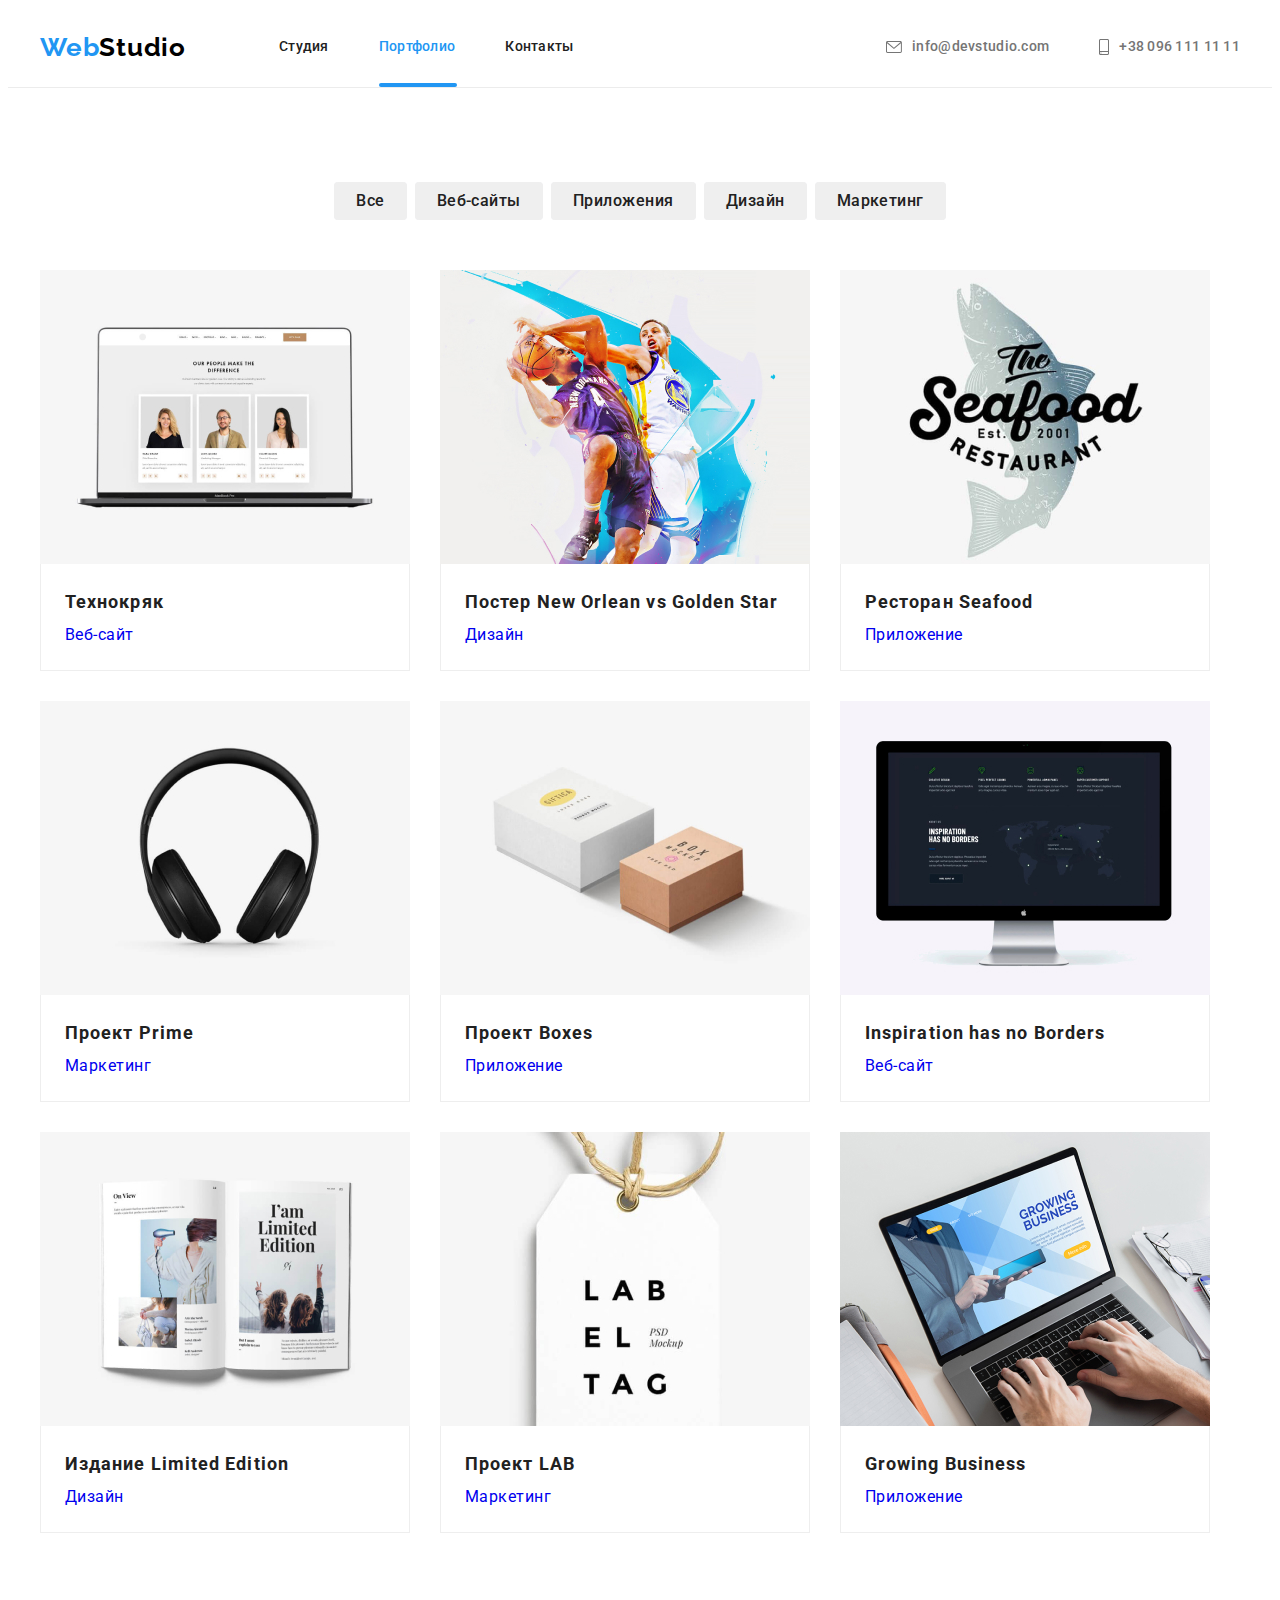
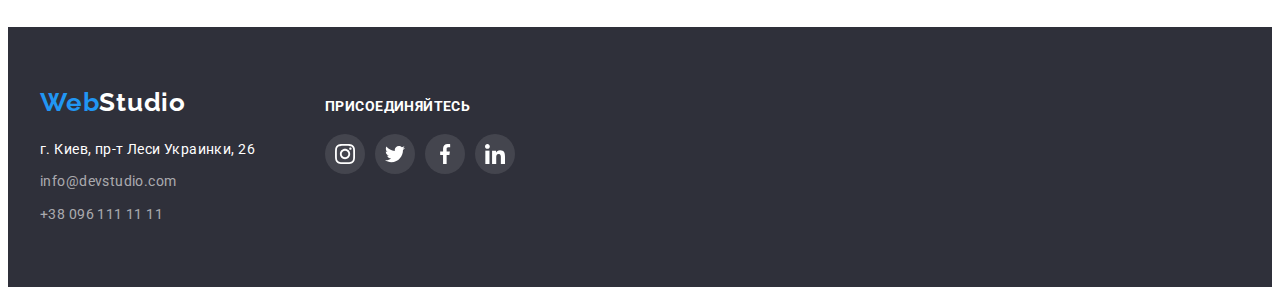
==== commit 4b1cd0ab: "how and focus" ====
--- a/portfolio.html
+++ b/portfolio.html
@@ -39,18 +39,24 @@
         <!--    </nav>-->
         <ul class="ul-mail">
             <li class="nav-ul-li">
-                <svg class="icon-m10" width="16" height="12">
-                    <use href="./images/sprite.svg#icon-envelope"></use>
-                </svg>
-                <a href="mailto:info@devstudio.com" class="info link a-mail">
+                <!--                <svg class="icon-m10" width="16" height="12">-->
+                <!--                    <use href="./images/sprite.svg#icon-envelope"></use>-->
+                <!--                </svg>-->
+                <a href="mailto:info@devstudio.com" class="info link">
+                    <svg class="icon-m10" width="16" height="12">
+                        <use href="./images/sprite.svg#icon-envelope"></use>
+                    </svg>
                     info@devstudio.com
                 </a>
             </li>
             <li class="nav-ul-li">
-                <svg class="icon-m10" width="10" height="16">
-                    <use href="./images/sprite.svg#icon-smartphone"></use>
-                </svg>
-                <a href="tel:+38961111111" class="info link a-mob">
+                <!--                <svg class="icon-m10" width="10" height="16">-->
+                <!--                    <use href="./images/sprite.svg#icon-smartphone"></use>-->
+                <!--                </svg>-->
+                <a href="tel:+38961111111" class="info link">
+                    <svg class="icon-m10" width="10" height="16">
+                        <use href="./images/sprite.svg#icon-smartphone"></use>
+                    </svg>
                     +38 096 111 11 11</a>
             </li>
         </ul>
@@ -77,8 +83,10 @@
                 <button class="work-select-button link">Маркетинг</button>
             </li>
         </ul>
+<!--=======================================primeri-rabot===========================================-->
         <ul class="ul-primeri-rabot">
             <li class="li-primeri-rabot">
+                <a href="#" class="a-primeri-rabot">
                 <div class="li-primeri-rabot-div" >
                 <img src="images/tehno.jpg" alt="техно кряк" width="370"/>
                 <p class="li-primeri-rabot-fontext">Технокряк это современная площадка распространения коронавируса. Компании используют эту платформу для цифрового шпионажа и атак на защищённые сервера конкурентов.</p>
@@ -87,8 +95,10 @@
                     <h3 class="port-h3">Технокряк</h3>
                     <p class="port-p">Веб-сайт</p>
                 </div>
-            </li>
-            <li class="li-primeri-rabot">
+                </a>
+            </li>
+            <li class="li-primeri-rabot">
+                <a href="#" class="a-primeri-rabot">
                 <div class="li-primeri-rabot-div" >
                 <img src="images/img.jpg" alt="баскетбол" width="370"/>
                 <p class="li-primeri-rabot-fontext">Технокряк это современная площадка распространения коронавируса. Компании используют эту платформу для цифрового шпионажа и атак на защищённые сервера конкурентов.</p>
@@ -97,8 +107,10 @@
                     <h3 class="port-h3">Постер New Orlean vs Golden Star</h3>
                     <p class="port-p">Дизайн</p>
                 </div>
-            </li>
-            <li class="li-primeri-rabot">
+                </a>
+            </li>
+            <li class="li-primeri-rabot">
+                <a href="#" class="a-primeri-rabot">
                 <div class="li-primeri-rabot-div" >
                 <img src="images/img-1.jpg" alt="лого ресторана" width="370"/>
                 <p class="li-primeri-rabot-fontext">Технокряк это современная площадка распространения коронавируса. Компании используют эту платформу для цифрового шпионажа и атак на защищённые сервера конкурентов.</p>
@@ -107,8 +119,10 @@
                     <h3 class="port-h3">Ресторан Seafood</h3>
                     <p class="port-p">Приложение</p>
                 </div>
-            </li>
-            <li class="li-primeri-rabot">
+                </a>
+            </li>
+            <li class="li-primeri-rabot">
+                <a href="#" class="a-primeri-rabot">
                 <div class="li-primeri-rabot-div" >
                 <img src="images/img-2.jpg" alt="наушники" width="370"/>
                 <p class="li-primeri-rabot-fontext">Технокряк это современная площадка распространения коронавируса. Компании используют эту платформу для цифрового шпионажа и атак на защищённые сервера конкурентов.</p>
@@ -117,8 +131,10 @@
                     <h3 class="port-h3">Проект Prime</h3>
                     <p class="port-p">Маркетинг</p>
                 </div>
-            </li>
-            <li class="li-primeri-rabot">
+                </a>
+            </li>
+            <li class="li-primeri-rabot">
+                <a href="#" class="a-primeri-rabot">
                 <div class="li-primeri-rabot-div" >
                 <img src="images/img-3.jpg" alt="коробочки" width="370"/>
                 <p class="li-primeri-rabot-fontext">Технокряк это современная площадка распространения коронавируса. Компании используют эту платформу для цифрового шпионажа и атак на защищённые сервера конкурентов.</p>
@@ -127,8 +143,10 @@
                     <h3 class="port-h3">Проект Boxes</h3>
                     <p class="port-p">Приложение</p>
                 </div>
-            </li>
-            <li class="li-primeri-rabot">
+                </a>
+            </li>
+            <li class="li-primeri-rabot">
+                <a href="#" class="a-primeri-rabot">
                 <div class="li-primeri-rabot-div" >
                 <img src="images/img-4.jpg" alt="монитор" width="370"/>
                 <p class="li-primeri-rabot-fontext">Технокряк это современная площадка распространения коронавируса. Компании используют эту платформу для цифрового шпионажа и атак на защищённые сервера конкурентов.</p>
@@ -137,8 +155,10 @@
                     <h3 class="port-h3">Inspiration has no Borders</h3>
                     <p class="port-p">Веб-сайт</p>
                 </div>
-            </li>
-            <li class="li-primeri-rabot">
+                </a>
+            </li>
+            <li class="li-primeri-rabot">
+                <a href="#" class="a-primeri-rabot">
                 <div class="li-primeri-rabot-div" >
                 <img src="images/img-5.jpg" alt="книга" width="370"/>
                 <p class="li-primeri-rabot-fontext">Технокряк это современная площадка распространения коронавируса. Компании используют эту платформу для цифрового шпионажа и атак на защищённые сервера конкурентов.</p>
@@ -147,8 +167,10 @@
                     <h3 class="port-h3">Издание Limited Edition</h3>
                     <p class="port-p">Дизайн</p>
                 </div>
-            </li>
-            <li class="li-primeri-rabot">
+                </a>
+            </li>
+            <li class="li-primeri-rabot">
+                <a href="#" class="a-primeri-rabot">
                 <div class="li-primeri-rabot-div" >
                 <img src="images/img-6.jpg" alt="лейба" width="370"/>
                 <p class="li-primeri-rabot-fontext">Технокряк это современная площадка распространения коронавируса. Компании используют эту платформу для цифрового шпионажа и атак на защищённые сервера конкурентов.</p>
@@ -157,8 +179,10 @@
                     <h3 class="port-h3">Проект LAB</h3>
                     <p class="port-p">Маркетинг</p>
                 </div>
-            </li>
-            <li class="li-primeri-rabot">
+                </a>
+            </li>
+            <li class="li-primeri-rabot">
+                <a href="#" class="a-primeri-rabot">
                 <div class="li-primeri-rabot-div" >
                 <img src="images/img-7.jpg" alt="ноутбук" width="370"/>
                 <p class="li-primeri-rabot-fontext">Технокряк это современная площадка распространения коронавируса. Компании используют эту платформу для цифрового шпионажа и атак на защищённые сервера конкурентов.</p>
@@ -167,6 +191,7 @@
                     <h3 class="port-h3">Growing Business</h3>
                     <p class="port-p">Приложение</p>
                 </div>
+                </a>
             </li>
         </ul>
     </section>
--- a/css/style.css
+++ b/css/style.css
@@ -90,12 +90,13 @@
     align-items: center;
     fill:currentColor;
 }
-.nav-ul-li:hover{
+.nav-ul-li:hover {
     fill: var(--hov-blue-color);
     transition-property: fill;
     transition-duration: 250ms;
     transition-timing-function:cubic-bezier(0.4, 0, 0.2, 1);
 }
+
 .icon-m10{
     margin-right: 10px;
 }
@@ -151,30 +152,32 @@
     line-height: 1.14;
     letter-spacing: 0.02em;
     color: var(--sec-color);
+    transition-property: color;
+    transition-duration: 250ms;
+    transition-timing-function:cubic-bezier(0.4, 0, 0.2, 1);
 }
 
 .head:hover,
 .head:focus {
     color: #2196F3;
-    transition-property: color;
-    transition-duration: 250ms;
-    transition-timing-function:cubic-bezier(0.4, 0, 0.2, 1);
 }
 
 .info {
+    display:flex;
+    align-items: center;
     font-weight: 500;
     font-size: 14px;
     line-height: 1.14;
     letter-spacing: 0.02em;
     color: var(--back-grey-color);
+    transition-property: color;
+    transition-duration: 250ms;
+    transition-timing-function:cubic-bezier(0.4, 0, 0.2, 1);
 }
 
 .info:hover,
 .info:focus {
     color: #2196F3;
-    transition-property: color;
-    transition-duration: 250ms;
-    transition-timing-function:cubic-bezier(0.4, 0, 0.2, 1);
 }
 
 /*main*/
@@ -347,13 +350,18 @@
     display: flex;
     fill: #AFB1B8;
 }
-.a-logo-link svg:hover,
-.a-logo-link svg:focus{
+
+.a-logo-link svg,
+.a-logo-link svg{
+    transition-property: fill;
+    transition-duration: 250ms;
+    transition-timing-function:cubic-bezier(0.4, 0, 0.2, 1);
+}
+.a-logo-link:hover svg,
+.a-logo-link:focus svg{
     fill: #ffffff;
-    transition-property: fill;
-    transition-duration: 250ms;
-    transition-timing-function:cubic-bezier(0.4, 0, 0.2, 1);
-}
+}
+
 
 .a-logo-link{
     display: flex;
@@ -362,22 +370,15 @@
     height: 40px;
     align-items: center;
     justify-content: center;
+    transition-property: background-color;
+    transition-duration: 250ms;
+    transition-timing-function:cubic-bezier(0.4, 0, 0.2, 1);
 }
 .a-logo-link:hover,
 .a-logo-link:focus{
     background-color: #2196F3;
-    transition-property: background-color;
-    transition-duration: 250ms;
-    transition-timing-function:cubic-bezier(0.4, 0, 0.2, 1);
-}
- .a-logo-link:hover svg,
- .a-logo-link:focus svg {
     fill: #ffffff;
-    transition-property: fill;
-    transition-duration: 250ms;
-    transition-timing-function:cubic-bezier(0.4, 0, 0.2, 1);
-}
-
+}
 
 .proffesia {
     font-size: 16px;
@@ -396,30 +397,7 @@
     display: flex;
     justify-content: space-between;
 }
-.li-klienti{
-    /*width: 170px;*/
-    /*height: 92px;*/
-    /*border: 1px solid #AFB1B8;*/
-    /*border-radius: 4px;*/
-    /*padding: 16px 32px;*/
-    /*display: flex;*/
-    /*align-items: center;*/
-    /*justify-content: center;*/
-}
-.a-klienti:hover svg,
-.a-klienti:focus svg {
-    fill: var(--hov-blue-color);
-    transition-property: fill;
-    transition-duration: 250ms;
-    transition-timing-function:cubic-bezier(0.4, 0, 0.2, 1);
-}
-.a-klienti:hover,
-.a-klienti:focus {
-    border-color: var(--hov-blue-color);
-    transition-property: border-color;
-    transition-duration: 250ms;
-    transition-timing-function:cubic-bezier(0.4, 0, 0.2, 1);
-}
+
 .a-klienti {
     fill:#AFB1B8;
     width: 170px;
@@ -430,7 +408,26 @@
     display: flex;
     align-items: center;
     justify-content: center;
-}
+    transition-property: border-color;
+    transition-duration: 250ms;
+    transition-timing-function:cubic-bezier(0.4, 0, 0.2, 1);
+}
+.a-klienti svg,
+.a-klienti svg {
+    transition-property: fill;
+    transition-duration: 250ms;
+    transition-timing-function:cubic-bezier(0.4, 0, 0.2, 1);
+}
+
+.a-klienti:hover svg,
+.a-klienti:focus svg {
+    fill: var(--hov-blue-color);
+}
+.a-klienti:hover,
+.a-klienti:focus {
+    border-color: var(--hov-blue-color);
+}
+
 
 /*=================================Porfolio.html==============================================*/
 
@@ -467,6 +464,9 @@
     text-align: center;
     letter-spacing: 0.03em;
     color: #212121;
+    transition-property: background,box-shadow,color;
+    transition-duration: 250ms;
+    transition-timing-function:cubic-bezier(0.4, 0, 0.2, 1);
 }
 
 .work-select-button:hover,
@@ -475,9 +475,7 @@
     box-shadow: 0 3px 1px rgba(0, 0, 0, 0.1), 0 1px 2px rgba(0, 0, 0, 0.08), 0 2px 2px rgba(0, 0, 0, 0.12);
     color: var(--ther-white-color);
     text-decoration: none;
-    transition-property: background,box-shadow,color;
-    transition-duration: 250ms;
-    transition-timing-function:cubic-bezier(0.4, 0, 0.2, 1);
+
 }
 
 .work-ul {
@@ -503,35 +501,30 @@
     margin-left: 30px;
     margin-top: 30px;
     cursor: pointer;
+
+}
+
+.a-primeri-rabot {
+    cursor: pointer;
+    text-decoration: none;
+}
+
+.a-primeri-rabot:hover,
+.a-primeri-rabot:focus{
+    display: inline-block;
+    box-shadow: 0px 1px 1px rgba(0, 0, 0, 0.12), 0px 4px 4px rgba(0, 0, 0, 0.06), 1px 4px 6px rgba(0, 0, 0, 0.16);
 }
 .li-primeri-rabot-div{
     position: relative;
+    overflow:hidden;
 }
 .li-primeri-rabot-fontext {
     position: absolute;
-    opacity: 0;
-    width: 370px;
-    height: 294px;
-    bottom:50%;
-    left: 50%;
-    transform: translate(-50%, -50%);
-    font-size: 18px;
-    line-height: 1.55;
-    letter-spacing: 0.03em;
-    color: var(--ther-white-color);
-    background-image:linear-gradient(rgba(33, 150, 243, 0.9),rgba(33, 150, 243, 0.9));
-    padding: 63px 24px;
-
-}
-.li-primeri-rabot-fontext:hover,
-.li-primeri-rabot-fontext:focus{
-    position: absolute;
-    opacity: 1;
     width: 370px;
     height: 294px;
     top:50%;
     left: 50%;
-    transform: translate(-50%, -50%);
+    transform: translateX(-50%) translateY(50%);
     font-size: 18px;
     line-height: 1.55;
     letter-spacing: 0.03em;
@@ -539,21 +532,16 @@
     background-image:linear-gradient(rgba(33, 150, 243, 0.9),rgba(33, 150, 243, 0.9));
     padding: 63px 24px;
     pointer-events: all;
-    animation: animateY110 3000ms infinite 1000ms;
-}
-@keyframes animateY110 {
-   0% {
-       transform: translateX(0);
-   }
-
-   50% {
-       transform: translateX(50px);
-   }
-
-   100% {
-       transform: translateX(0);
-   }
-}
+    transition: transform 250ms;
+
+}
+
+.a-primeri-rabot:hover > .li-primeri-rabot-div p,
+.a-primeri-rabot:focus > .li-primeri-rabot-div p{
+    pointer-events: all;
+    transform: translate(-50%, -50%);
+}
+
 
 .li-primeri-rabot-text {
     padding: 20px 24px;
@@ -646,11 +634,16 @@
     align-items: center;
     justify-content: center;
     background: rgba(255, 255, 255, 0.1);
+    transition-property: background-color;
+    transition-duration: 250ms;
+    transition-timing-function:cubic-bezier(0.4, 0, 0.2, 1);
 }
 .a-logo-foot:hover,
 .a-logo-foot:focus{
     background-color: var(--hov-blue-color);
-    transition-property: background-color;
+}
+.a-logo-foot svg {
+    transition-property: fill;
     transition-duration: 250ms;
     transition-timing-function:cubic-bezier(0.4, 0, 0.2, 1);
 }
@@ -666,4 +659,64 @@
 }
 .foot-li:not(:last-child){
     margin-right: 10px;
-}+}
+/*===============================FOOTER END===============================*/
+/*===============================MODAL===============================*/
+.backdrop{
+    position: fixed;
+    width: 100%;
+    height: 100%;
+    top: 0;
+    left: 0;
+    background-color: rgba(0, 0, 0, 0.2);
+    z-index: 100;
+}
+.modal{
+    position: absolute;
+    top:50%;
+    left: 50%;
+    transform: translate(-50%,-50%);
+    animation: animate125 2000ms;
+    width: 528px;
+    height: 581px;
+    background: #FFFFFF;
+    box-shadow: 0px 1px 3px rgba(0, 0, 0, 0.12), 0px 1px 1px rgba(0, 0, 0, 0.14), 0px 2px 1px rgba(0, 0, 0, 0.2);
+    border-radius: 4px;
+}
+.bott-close {
+    position: absolute;
+    fill: #000000;
+    top:50%;
+    left: 50%;
+    transform: translate(-50%,-50%);
+}
+.btn-close{
+    position: absolute;
+    top: 8px;
+    right: 8px;
+    width: 30px;
+    height: 30px;
+    border: 1px solid rgba(0, 0, 0, 0.1) ;
+    border-radius: 50%;
+    background: transparent;
+    cursor: pointer;
+}
+.is-hidden{
+    opacity: 0;
+    visibility:hidden;
+    pointer-events: none;
+}
+@keyframes animate125 {
+    0% {
+        transform: scale(0.25);
+    }
+
+    50% {
+        transform: scale(0.5);
+    }
+
+    100% {
+        transform: scale(1);
+    }
+}
+/*===============================MODAL END===============================*/
